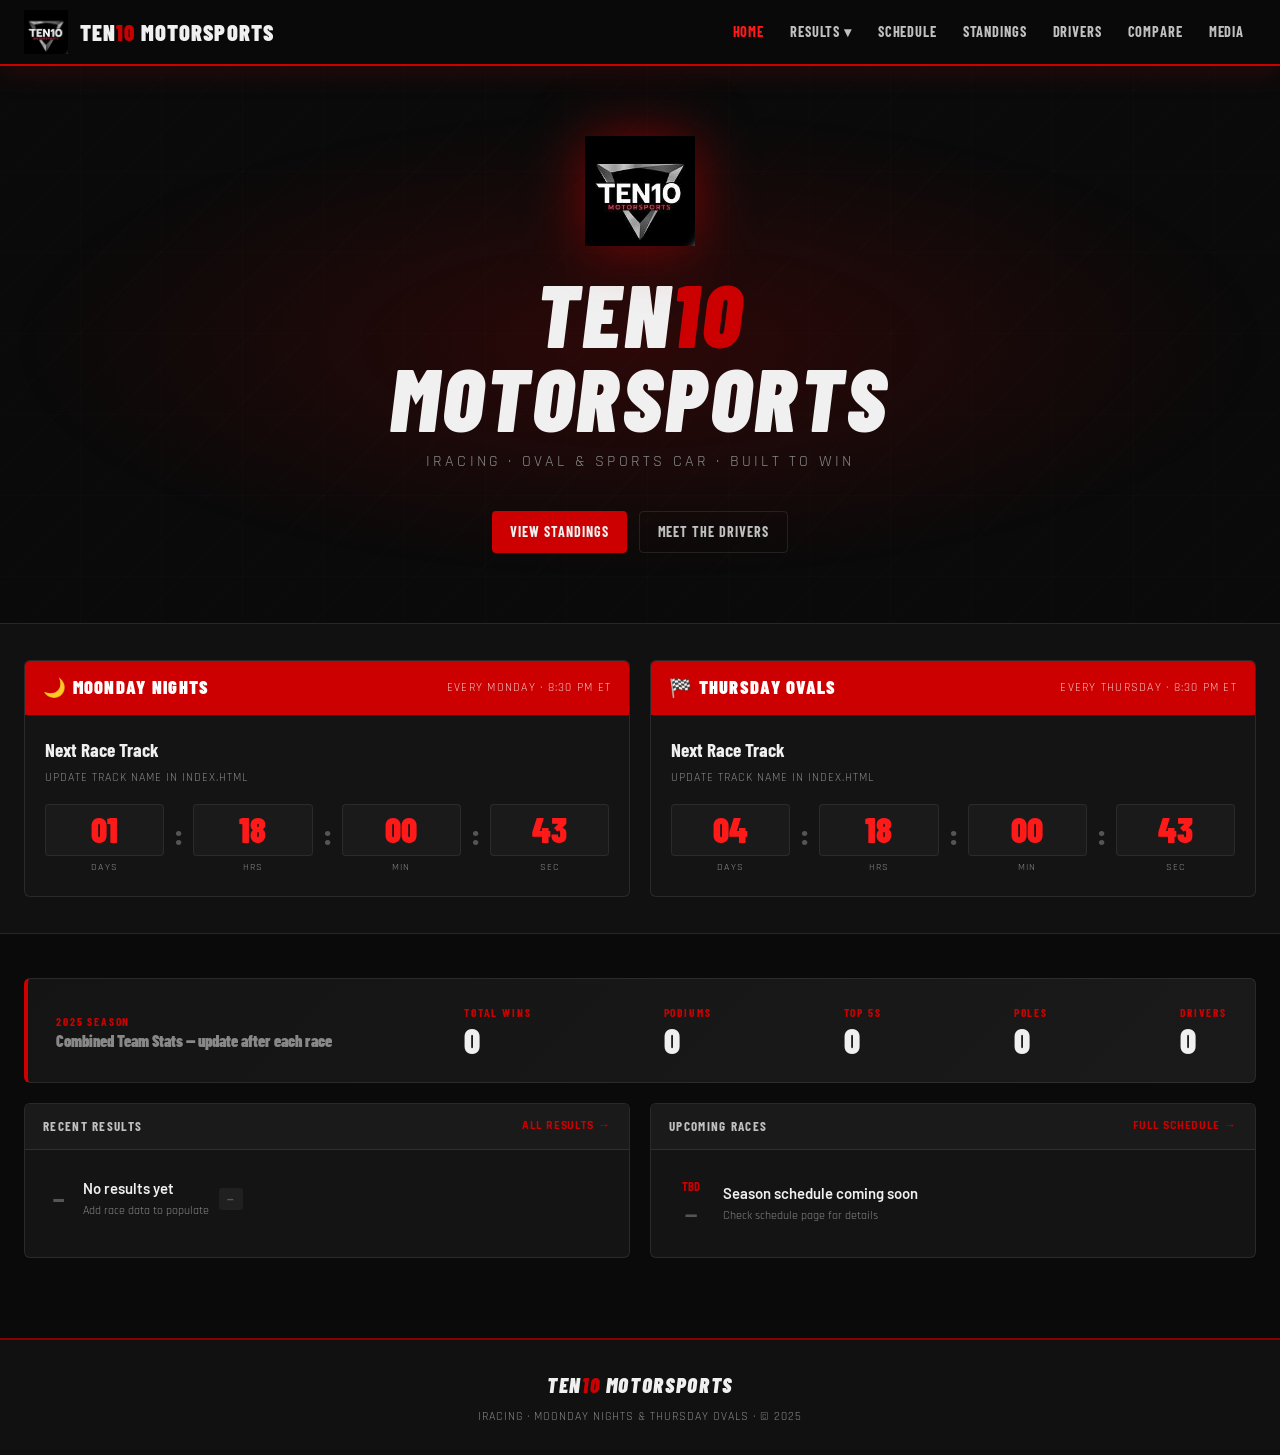
==== index.html @ f8500c0b "Add files via upload" ====
<!DOCTYPE html>
<html lang="en">
<head>
<meta charset="UTF-8"><meta name="viewport" content="width=device-width,initial-scale=1.0">
<title>Ten10 Motorsports</title>
<link rel="stylesheet" href="style.css">
<style>
.hero{position:relative;z-index:1;min-height:440px;display:flex;align-items:center;justify-content:center;text-align:center;padding:70px 24px;overflow:hidden;}
.hero::before{content:'';position:absolute;inset:0;background:radial-gradient(ellipse 70% 60% at 50% 50%,rgba(204,0,0,0.18) 0%,transparent 70%),repeating-linear-gradient(135deg,transparent,transparent 40px,rgba(255,255,255,0.015) 40px,rgba(255,255,255,0.015) 41px);z-index:0;}
.hero-content{position:relative;z-index:1;max-width:780px;}
.hero-logo{width:110px;height:110px;object-fit:contain;margin-bottom:20px;filter:drop-shadow(0 0 28px rgba(204,0,0,0.55));animation:pulse-logo 3s ease-in-out infinite;}
@keyframes pulse-logo{0%,100%{filter:drop-shadow(0 0 20px rgba(204,0,0,0.4));}50%{filter:drop-shadow(0 0 42px rgba(204,0,0,0.75));}}
.hero h1{font-family:'Barlow Condensed',sans-serif;font-weight:900;font-style:italic;font-size:clamp(3rem,8vw,5.5rem);letter-spacing:0.04em;text-transform:uppercase;color:#f0f0f0;line-height:0.95;margin-bottom:10px;}
.hero h1 span{color:#cc0000;}
.hero-sub{font-family:'Rajdhani',sans-serif;font-size:1rem;letter-spacing:0.2em;text-transform:uppercase;color:#888;margin-bottom:36px;}
.hero-ctas{display:flex;gap:12px;justify-content:center;flex-wrap:wrap;}
.cd-section{position:relative;z-index:1;background:#111;border-top:1px solid rgba(192,192,192,0.12);border-bottom:1px solid rgba(192,192,192,0.12);padding:36px 24px;}
.cd-inner{max-width:1400px;margin:0 auto;display:grid;grid-template-columns:1fr 1fr;gap:20px;}
.cd-card{background:#141414;border:1px solid rgba(192,192,192,0.12);border-radius:6px;overflow:hidden;transition:border-color 0.2s,box-shadow 0.2s;}
.cd-card:hover{border-color:rgba(204,0,0,0.4);box-shadow:0 4px 24px rgba(204,0,0,0.2);}
.cd-head{background:#cc0000;padding:12px 18px;display:flex;align-items:center;justify-content:space-between;}
.cd-head .sname{font-family:'Barlow Condensed',sans-serif;font-weight:900;font-size:1.15rem;letter-spacing:0.07em;text-transform:uppercase;color:#fff;}
.cd-head .sday{font-family:'Rajdhani',sans-serif;font-size:0.78rem;letter-spacing:0.1em;text-transform:uppercase;color:rgba(255,255,255,0.75);}
.cd-body{padding:20px;}
.cd-track{font-family:'Barlow Condensed',sans-serif;font-weight:700;font-size:1.2rem;color:#f0f0f0;margin-bottom:3px;}
.cd-tracksub{font-family:'Rajdhani',sans-serif;font-size:0.78rem;letter-spacing:0.08em;text-transform:uppercase;color:#888;margin-bottom:16px;}
.cd-nums{display:flex;gap:10px;align-items:flex-start;}
.cd-unit{text-align:center;flex:1;}
.cd-val{font-family:'Barlow Condensed',sans-serif;font-weight:900;font-size:2.2rem;color:#ff1a1a;line-height:1;display:block;background:#1a1a1a;border-radius:4px;padding:7px 4px;border:1px solid rgba(192,192,192,0.1);}
.cd-lbl{font-family:'Rajdhani',sans-serif;font-size:0.62rem;letter-spacing:0.12em;text-transform:uppercase;color:#888;margin-top:4px;}
.cd-sep{font-family:'Barlow Condensed',sans-serif;font-weight:900;font-size:1.8rem;color:#555;padding-top:7px;flex:none;}
.live-badge{display:none;align-items:center;gap:6px;font-family:'Barlow Condensed',sans-serif;font-weight:700;font-size:0.85rem;letter-spacing:0.1em;text-transform:uppercase;color:#ff1a1a;margin-top:14px;}
.live-dot{width:8px;height:8px;background:#ff1a1a;border-radius:50%;animation:blink 1s infinite;}
@keyframes blink{0%,100%{opacity:1;}50%{opacity:0.2;}}
.home-grid{max-width:1400px;margin:0 auto;display:grid;grid-template-columns:1fr 1fr;gap:20px;padding:44px 24px 80px;position:relative;z-index:1;}
.home-card-full{grid-column:1/-1;}
.tsb{background:linear-gradient(135deg,#141414 0%,#1a1a1a 100%);border:1px solid rgba(192,192,192,0.12);border-left:4px solid #cc0000;border-radius:6px;padding:24px 28px;display:flex;align-items:center;justify-content:space-between;flex-wrap:wrap;gap:20px;}
.tsb-item .lbl{font-family:'Barlow Condensed',sans-serif;font-weight:700;font-size:0.72rem;letter-spacing:0.16em;text-transform:uppercase;color:#cc0000;margin-bottom:2px;}
.tsb-item .val{font-family:'Barlow Condensed',sans-serif;font-weight:900;font-size:2.2rem;color:#f0f0f0;line-height:1;}
.rr-row{display:flex;align-items:center;gap:10px;padding:9px 0;border-bottom:1px solid rgba(192,192,192,0.08);}
.rr-row:last-child{border-bottom:none;}
.rr-pos{font-family:'Barlow Condensed',sans-serif;font-weight:900;font-size:1.2rem;width:30px;text-align:center;}
.rr-name{font-weight:600;font-size:0.93rem;flex:1;}
.rr-track{font-family:'Rajdhani',sans-serif;font-size:0.78rem;color:#888;}
.rr-series{font-family:'Barlow Condensed',sans-serif;font-size:0.7rem;font-weight:700;letter-spacing:0.07em;text-transform:uppercase;color:#cc0000;background:rgba(204,0,0,0.1);padding:2px 8px;border-radius:3px;}
.card-link{font-size:0.74rem;color:#cc0000;text-decoration:none;font-family:'Rajdhani',sans-serif;letter-spacing:0.08em;text-transform:uppercase;}
@media(max-width:768px){.cd-inner{grid-template-columns:1fr;}.home-grid{grid-template-columns:1fr;padding:24px 14px 60px;}.tsb{padding:16px;}}
</style>
</head>
<body data-page="index">
<script src="nav.js"></script>
<section class="hero">
  <div class="hero-content">
    <img src="logo.jpg" alt="Ten10 Motorsports" class="hero-logo">
    <h1>TEN<span>10</span><br>MOTORSPORTS</h1>
    <p class="hero-sub">iRacing · Oval &amp; Sports Car · Built to Win</p>
    <div class="hero-ctas">
      <a href="standings.html" class="btn btn-red">View Standings</a>
      <a href="drivers.html" class="btn btn-ghost">Meet the Drivers</a>
    </div>
  </div>
</section>

<section class="cd-section">
  <div class="cd-inner">
    <div class="cd-card">
      <div class="cd-head">
        <span class="sname">🌙 Moonday Nights</span>
        <span class="sday">Every Monday · 8:30 PM ET</span>
      </div>
      <div class="cd-body">
        <div class="cd-track" id="mn-track">Next Race Track</div>
        <div class="cd-tracksub">Update track name in index.html</div>
        <div class="cd-nums" id="mn-display">
          <div class="cd-unit"><span class="cd-val" id="mn-d">--</span><div class="cd-lbl">Days</div></div>
          <div class="cd-sep">:</div>
          <div class="cd-unit"><span class="cd-val" id="mn-h">--</span><div class="cd-lbl">Hrs</div></div>
          <div class="cd-sep">:</div>
          <div class="cd-unit"><span class="cd-val" id="mn-m">--</span><div class="cd-lbl">Min</div></div>
          <div class="cd-sep">:</div>
          <div class="cd-unit"><span class="cd-val" id="mn-s">--</span><div class="cd-lbl">Sec</div></div>
        </div>
        <div class="live-badge" id="mn-live"><div class="live-dot"></div>RACE IS LIVE NOW</div>
      </div>
    </div>
    <div class="cd-card">
      <div class="cd-head">
        <span class="sname">🏁 Thursday Ovals</span>
        <span class="sday">Every Thursday · 8:30 PM ET</span>
      </div>
      <div class="cd-body">
        <div class="cd-track" id="th-track">Next Race Track</div>
        <div class="cd-tracksub">Update track name in index.html</div>
        <div class="cd-nums" id="th-display">
          <div class="cd-unit"><span class="cd-val" id="th-d">--</span><div class="cd-lbl">Days</div></div>
          <div class="cd-sep">:</div>
          <div class="cd-unit"><span class="cd-val" id="th-h">--</span><div class="cd-lbl">Hrs</div></div>
          <div class="cd-sep">:</div>
          <div class="cd-unit"><span class="cd-val" id="th-m">--</span><div class="cd-lbl">Min</div></div>
          <div class="cd-sep">:</div>
          <div class="cd-unit"><span class="cd-val" id="th-s">--</span><div class="cd-lbl">Sec</div></div>
        </div>
        <div class="live-badge" id="th-live"><div class="live-dot"></div>RACE IS LIVE NOW</div>
      </div>
    </div>
  </div>
</section>

<div class="home-grid">
  <div class="home-card-full">
    <div class="tsb">
      <div class="tsb-item">
        <div class="lbl">2025 Season</div>
        <div class="val" style="font-size:1rem;color:#888;">Combined Team Stats — update after each race</div>
      </div>
      <!-- UPDATE THESE NUMBERS EACH RACE WEEK -->
      <div class="tsb-item"><div class="lbl">Total Wins</div><div class="val">0</div></div>
      <div class="tsb-item"><div class="lbl">Podiums</div><div class="val">0</div></div>
      <div class="tsb-item"><div class="lbl">Top 5s</div><div class="val">0</div></div>
      <div class="tsb-item"><div class="lbl">Poles</div><div class="val">0</div></div>
      <div class="tsb-item"><div class="lbl">Drivers</div><div class="val">0</div></div>
    </div>
  </div>

  <div class="card">
    <div class="card-header">Recent Results <a href="results.html" class="card-link">All Results →</a></div>
    <div class="card-body">
      <!-- COPY THIS BLOCK TO ADD RECENT RESULTS:
      <div class="rr-row">
        <div class="rr-pos" style="color:#ffd700;">1</div>
        <div><div class="rr-name">Driver Name</div><div class="rr-track">Track · Race #</div></div>
        <span class="rr-series">Moonday</span>
      </div>
      -->
      <div class="rr-row">
        <div class="rr-pos" style="color:#555;">—</div>
        <div><div class="rr-name">No results yet</div><div class="rr-track">Add race data to populate</div></div>
        <span class="rr-series" style="background:rgba(136,136,136,0.1);color:#555;">—</span>
      </div>
    </div>
  </div>

  <div class="card">
    <div class="card-header">Upcoming Races <a href="schedule.html" class="card-link">Full Schedule →</a></div>
    <div class="card-body">
      <!-- COPY THIS BLOCK TO ADD UPCOMING RACES:
      <div class="rr-row">
        <div style="font-family:'Barlow Condensed',sans-serif;font-weight:700;font-size:0.78rem;color:#cc0000;text-align:center;min-width:44px;">MON<br><span style="font-size:1.3rem;color:#f0f0f0;">24</span></div>
        <div><div class="rr-name">Moonday Nights — Round 1</div><div class="rr-track">Daytona Road Course · 8:30 PM ET</div></div>
      </div>
      -->
      <div class="rr-row">
        <div style="font-family:'Barlow Condensed',sans-serif;font-weight:700;font-size:0.78rem;color:#cc0000;text-align:center;min-width:44px;">TBD<br><span style="font-size:1.3rem;color:#555;">—</span></div>
        <div><div class="rr-name">Season schedule coming soon</div><div class="rr-track">Check schedule page for details</div></div>
      </div>
    </div>
  </div>
</div>

<footer>
  <div class="footer-logo">TEN<span>10</span> MOTORSPORTS</div>
  <p>iRacing · Moonday Nights &amp; Thursday Ovals · &copy; 2025</p>
</footer>
<script>
function nextRace(dow){
  const now=new Date();
  const et=new Date(now.toLocaleString('en-US',{timeZone:'America/New_York'}));
  let diff=(dow-et.getDay()+7)%7;
  if(diff===0){const mins=et.getHours()*60+et.getMinutes();if(mins>=20*60+30+90)diff=7;}
  const t=new Date(et);t.setDate(et.getDate()+diff);t.setHours(20,30,0,0);
  return t-et;
}
function fmt(ms,pre,liveId,dispId){
  const live=document.getElementById(liveId);
  const disp=document.getElementById(dispId);
  if(ms<=0&&ms>-5400000){disp.style.display='none';live.style.display='flex';return;}
  disp.style.display='flex';live.style.display='none';
  const d=Math.floor(ms/86400000),h=Math.floor((ms%86400000)/3600000),m=Math.floor((ms%3600000)/60000),s=Math.floor((ms%60000)/1000);
  document.getElementById(pre+'-d').textContent=String(d).padStart(2,'0');
  document.getElementById(pre+'-h').textContent=String(h).padStart(2,'0');
  document.getElementById(pre+'-m').textContent=String(m).padStart(2,'0');
  document.getElementById(pre+'-s').textContent=String(s).padStart(2,'0');
}
function tick(){fmt(nextRace(1),'mn','mn-live','mn-display');fmt(nextRace(4),'th','th-live','th-display');}
tick();setInterval(tick,1000);
</script>
</body>
</html>
---- style.css ----
@import url('https://fonts.googleapis.com/css2?family=Barlow+Condensed:ital,wght@0,400;0,600;0,700;0,800;0,900;1,700;1,900&family=Barlow:wght@300;400;500;600&family=Rajdhani:wght@400;500;600;700&display=swap');
:root{--black:#0a0a0a;--black-mid:#111111;--black-light:#1a1a1a;--black-card:#141414;--red:#cc0000;--red-bright:#ff1a1a;--red-dark:#8a0000;--silver:#c0c0c0;--silver-dim:#888888;--white:#f0f0f0;--border:rgba(192,192,192,0.12);--border-red:rgba(204,0,0,0.4);--glow-red:rgba(204,0,0,0.25);--font-display:'Barlow Condensed',sans-serif;--font-body:'Barlow',sans-serif;--font-data:'Rajdhani',sans-serif;}
*,*::before,*::after{box-sizing:border-box;margin:0;padding:0;}
html{scroll-behavior:smooth;}
body{background:var(--black);color:var(--white);font-family:var(--font-body);font-size:15px;line-height:1.6;min-height:100vh;overflow-x:hidden;}
body::before{content:'';position:fixed;inset:0;background:repeating-linear-gradient(90deg,transparent,transparent 80px,rgba(255,255,255,0.012) 80px,rgba(255,255,255,0.012) 81px),repeating-linear-gradient(0deg,transparent,transparent 80px,rgba(255,255,255,0.012) 80px,rgba(255,255,255,0.012) 81px);pointer-events:none;z-index:0;}
#navbar{position:sticky;top:0;z-index:1000;background:rgba(10,10,10,0.97);border-bottom:2px solid var(--red);backdrop-filter:blur(12px);box-shadow:0 4px 30px rgba(204,0,0,0.2);}
.nav-inner{max-width:1400px;margin:0 auto;display:flex;align-items:center;justify-content:space-between;padding:0 24px;height:64px;}
.nav-logo{display:flex;align-items:center;gap:12px;text-decoration:none;}
.nav-logo img{height:44px;width:44px;object-fit:contain;}
.nav-logo-text{font-family:var(--font-display);font-weight:900;font-size:1.4rem;color:var(--white);letter-spacing:0.05em;line-height:1;}
.nav-logo-text span{color:var(--red);}
.nav-links{display:flex;align-items:center;gap:2px;list-style:none;}
.nav-links>li{position:relative;}
.nav-links a,.nav-links .nav-btn{font-family:var(--font-display);font-weight:700;font-size:0.9rem;letter-spacing:0.06em;text-transform:uppercase;color:var(--silver);text-decoration:none;padding:8px 12px;border-radius:3px;transition:color 0.2s,background 0.2s;display:block;cursor:pointer;background:none;border:none;white-space:nowrap;}
.nav-links a:hover,.nav-links .nav-btn:hover{color:var(--white);background:rgba(204,0,0,0.15);}
.nav-links a.active{color:var(--red-bright);}
.nav-dropdown{position:absolute;top:calc(100% + 4px);left:0;background:var(--black-mid);border:1px solid var(--border-red);border-radius:4px;min-width:210px;box-shadow:0 8px 32px rgba(0,0,0,0.7),0 0 20px var(--glow-red);opacity:0;visibility:hidden;transform:translateY(-8px);transition:all 0.2s;z-index:200;}
.nav-dropdown.show{opacity:1;visibility:visible;transform:translateY(0);}
.nav-dropdown a{padding:9px 16px;font-size:0.82rem;border-bottom:1px solid var(--border);border-radius:0;}
.nav-dropdown a:last-child{border-bottom:none;}
.dropdown-label{font-family:var(--font-display);font-size:0.68rem;letter-spacing:0.15em;color:var(--red);padding:8px 16px 4px;text-transform:uppercase;border-bottom:1px solid var(--border);}
.hamburger{display:none;flex-direction:column;gap:5px;cursor:pointer;padding:8px;background:none;border:none;}
.hamburger span{display:block;width:24px;height:2px;background:var(--silver);transition:all 0.3s;}
.hamburger.open span:nth-child(1){transform:rotate(45deg) translate(5px,5px);}
.hamburger.open span:nth-child(2){opacity:0;}
.hamburger.open span:nth-child(3){transform:rotate(-45deg) translate(5px,-5px);}
.page-wrap{position:relative;z-index:1;max-width:1400px;margin:0 auto;padding:40px 24px 80px;}
.page-header{margin-bottom:36px;padding-bottom:18px;border-bottom:1px solid var(--border);position:relative;}
.page-header::after{content:'';position:absolute;bottom:-1px;left:0;width:80px;height:2px;background:var(--red);}
.page-header h1{font-family:var(--font-display);font-weight:900;font-style:italic;font-size:clamp(2rem,5vw,3.2rem);color:var(--white);letter-spacing:0.03em;line-height:1;text-transform:uppercase;}
.page-header h1 span{color:var(--red);}
.page-header p{color:var(--silver-dim);font-size:0.9rem;margin-top:6px;font-family:var(--font-data);letter-spacing:0.06em;text-transform:uppercase;}
.series-tabs{display:flex;gap:4px;margin-bottom:24px;background:var(--black-mid);padding:4px;border-radius:6px;border:1px solid var(--border);width:fit-content;}
.series-tab{font-family:var(--font-display);font-weight:700;font-size:0.88rem;letter-spacing:0.07em;text-transform:uppercase;color:var(--silver-dim);padding:8px 20px;border-radius:4px;border:none;background:none;cursor:pointer;transition:all 0.2s;}
.series-tab:hover{color:var(--white);background:rgba(255,255,255,0.05);}
.series-tab.active{background:var(--red);color:var(--white);box-shadow:0 0 16px var(--glow-red);}
.season-bar{display:flex;align-items:center;gap:14px;margin-bottom:24px;flex-wrap:wrap;}
.season-bar label{font-family:var(--font-display);font-weight:700;font-size:0.78rem;letter-spacing:0.12em;text-transform:uppercase;color:var(--silver-dim);}
.season-select{font-family:var(--font-data);font-weight:600;font-size:0.9rem;background:var(--black-mid);color:var(--white);border:1px solid var(--border-red);border-radius:4px;padding:7px 32px 7px 12px;cursor:pointer;appearance:none;background-image:url("data:image/svg+xml,%3Csvg xmlns='http://www.w3.org/2000/svg' width='10' height='6'%3E%3Cpath d='M0 0l5 6 5-6z' fill='%23cc0000'/%3E%3C/svg%3E");background-repeat:no-repeat;background-position:right 10px center;background-color:var(--black-mid);}
.season-select:focus{outline:none;border-color:var(--red);}
.table-wrap{overflow-x:auto;border-radius:6px;border:1px solid var(--border);box-shadow:0 4px 24px rgba(0,0,0,0.4);}
table{width:100%;border-collapse:collapse;font-family:var(--font-data);}
thead th{background:var(--black-light);font-family:var(--font-display);font-weight:700;font-size:0.76rem;letter-spacing:0.1em;text-transform:uppercase;color:var(--silver-dim);padding:11px 14px;text-align:left;border-bottom:2px solid var(--red-dark);white-space:nowrap;}
tbody tr{border-bottom:1px solid var(--border);transition:background 0.15s;}
tbody tr:last-child{border-bottom:none;}
tbody tr:hover{background:rgba(204,0,0,0.06);}
tbody td{padding:10px 14px;font-size:0.93rem;color:var(--white);white-space:nowrap;}
.td-pos{font-family:var(--font-display);font-weight:900;font-size:1.1rem;color:var(--silver-dim);width:44px;}
td.pos-1{color:#ffd700;}td.pos-2{color:#c0c0c0;}td.pos-3{color:#cd7f32;}
.td-driver{font-weight:600;}
.td-highlight{color:var(--red-bright);font-weight:700;}
.badge{display:inline-block;font-family:var(--font-display);font-size:0.68rem;font-weight:700;letter-spacing:0.08em;text-transform:uppercase;padding:2px 8px;border-radius:3px;}
.badge-win{background:rgba(255,215,0,0.15);color:#ffd700;}
.badge-pod{background:rgba(192,192,192,0.12);color:#c0c0c0;}
.badge-dnf{background:rgba(204,0,0,0.15);color:var(--red-bright);}
.card{background:var(--black-card);border:1px solid var(--border);border-radius:6px;overflow:hidden;transition:border-color 0.2s,box-shadow 0.2s;}
.card:hover{border-color:var(--border-red);box-shadow:0 4px 24px var(--glow-red);}
.card-header{background:var(--black-light);padding:12px 18px;border-bottom:1px solid var(--border);font-family:var(--font-display);font-weight:700;font-size:0.82rem;letter-spacing:0.1em;text-transform:uppercase;color:var(--silver);display:flex;align-items:center;justify-content:space-between;}
.card-header .accent{color:var(--red);}
.card-body{padding:18px;}
.stat-grid{display:grid;grid-template-columns:repeat(auto-fit,minmax(130px,1fr));gap:10px;}
.stat-chip{background:var(--black-light);border:1px solid var(--border);border-radius:5px;padding:12px 14px;text-align:center;}
.stat-chip .val{font-family:var(--font-display);font-weight:900;font-size:1.8rem;color:var(--red-bright);line-height:1;}
.stat-chip .lbl{font-family:var(--font-data);font-size:0.7rem;letter-spacing:0.1em;text-transform:uppercase;color:var(--silver-dim);margin-top:4px;}
.section-label{font-family:var(--font-display);font-weight:700;font-size:0.73rem;letter-spacing:0.18em;text-transform:uppercase;color:var(--red);margin-bottom:14px;display:flex;align-items:center;gap:10px;}
.section-label::after{content:'';flex:1;height:1px;background:var(--border);}
.btn{display:inline-flex;align-items:center;gap:8px;font-family:var(--font-display);font-weight:700;font-size:0.88rem;letter-spacing:0.07em;text-transform:uppercase;padding:9px 18px;border-radius:4px;border:none;cursor:pointer;transition:all 0.2s;text-decoration:none;}
.btn-red{background:var(--red);color:var(--white);}
.btn-red:hover{background:var(--red-bright);box-shadow:0 0 20px var(--glow-red);}
.btn-ghost{background:transparent;color:var(--silver);border:1px solid var(--border);}
.btn-ghost:hover{border-color:var(--red);color:var(--white);}
footer{position:relative;z-index:1;background:var(--black-mid);border-top:2px solid var(--red-dark);padding:28px 24px;text-align:center;}
footer .footer-logo{font-family:var(--font-display);font-weight:900;font-style:italic;font-size:1.3rem;letter-spacing:0.08em;color:var(--white);margin-bottom:5px;}
footer .footer-logo span{color:var(--red);}
footer p{font-family:var(--font-data);font-size:0.78rem;letter-spacing:0.08em;color:var(--silver-dim);text-transform:uppercase;}
@media(max-width:768px){
.nav-links{display:none;position:absolute;top:64px;left:0;right:0;background:rgba(10,10,10,0.98);flex-direction:column;padding:12px;border-bottom:2px solid var(--red);gap:2px;}
.nav-links.open{display:flex;}
.nav-links a,.nav-links .nav-btn{padding:11px 14px;font-size:1.05rem;width:100%;}
.nav-dropdown{position:static;opacity:1;visibility:visible;transform:none;box-shadow:none;border:none;border-left:2px solid var(--red-dark);border-radius:0;margin-left:14px;background:transparent;display:none;}
.nav-dropdown.show{display:block;}
.hamburger{display:flex;}
.page-wrap{padding:24px 14px 60px;}
.series-tabs{overflow-x:auto;max-width:100%;}
.stat-grid{grid-template-columns:repeat(2,1fr);}
}
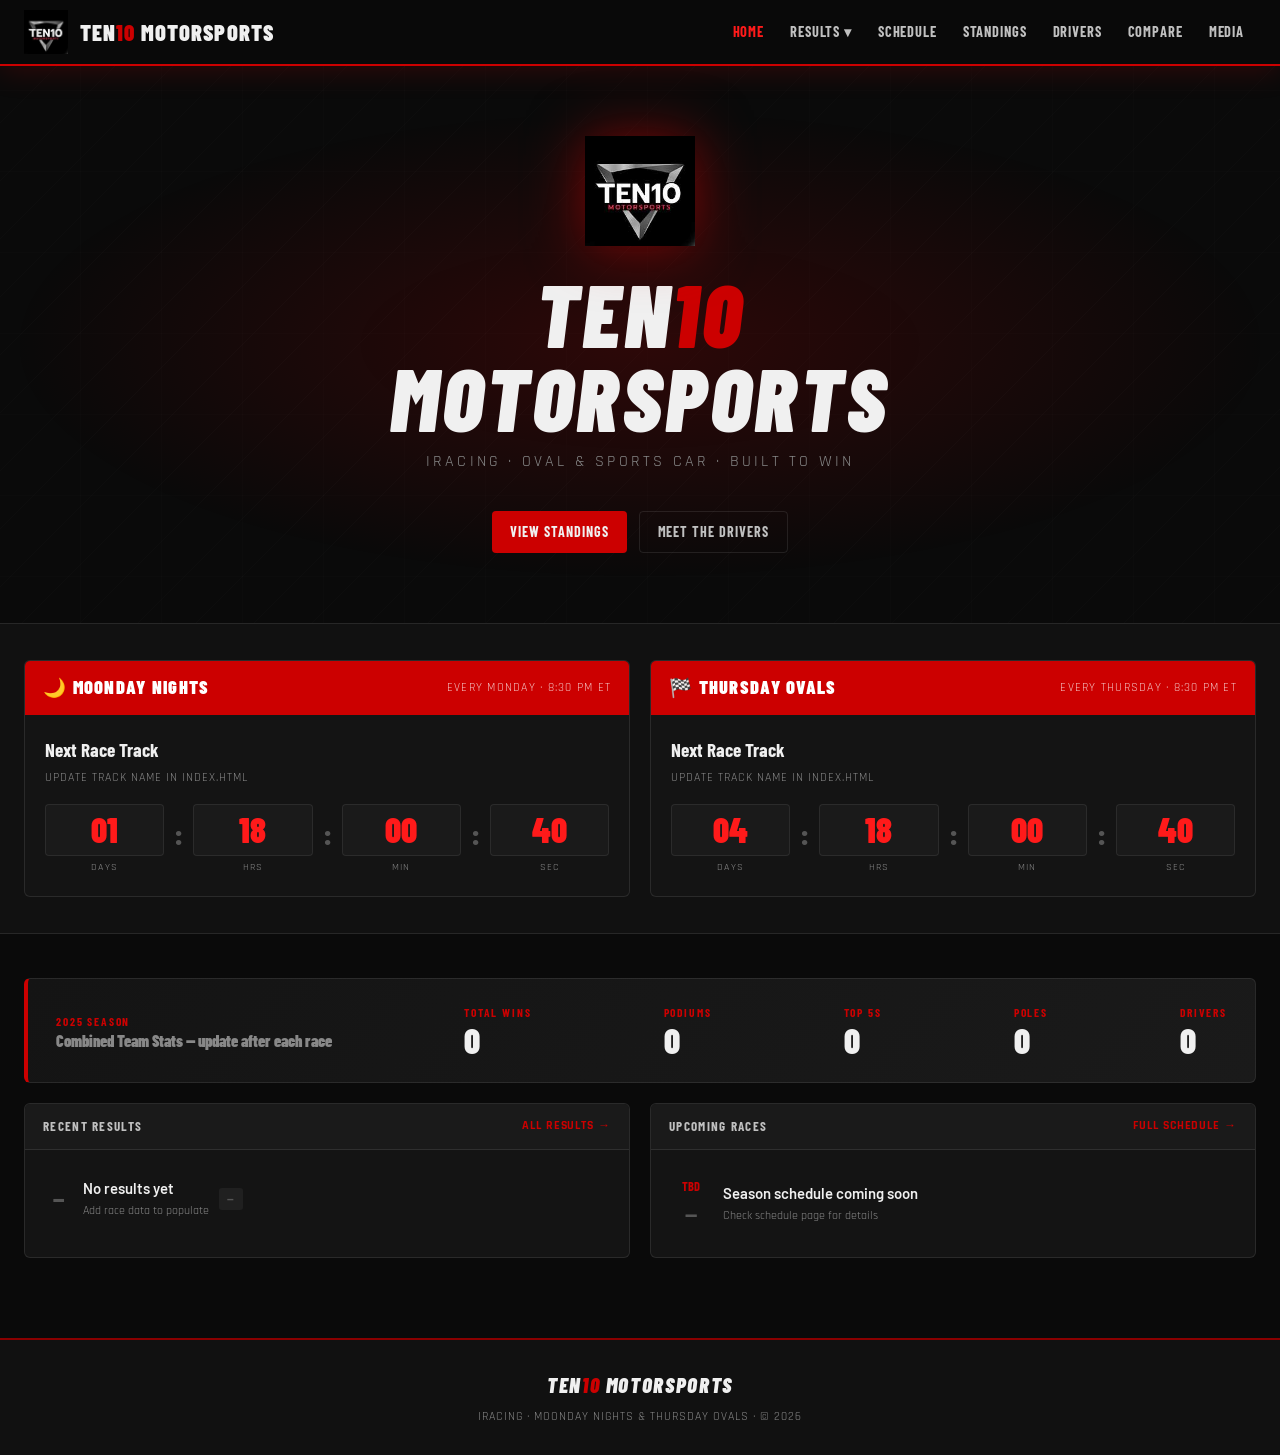
==== commit f9013b86: "Add files via upload" ====
--- a/index.html
+++ b/index.html
@@ -159,7 +159,7 @@
 
 <footer>
   <div class="footer-logo">TEN<span>10</span> MOTORSPORTS</div>
-  <p>iRacing · Moonday Nights &amp; Thursday Ovals · &copy; 2025</p>
+  <p>iRacing · Moonday Nights &amp; Thursday Ovals · &copy; <span class="yr"></span></p>
 </footer>
 <script>
 function nextRace(dow){
@@ -184,5 +184,6 @@
 function tick(){fmt(nextRace(1),'mn','mn-live','mn-display');fmt(nextRace(4),'th','th-live','th-display');}
 tick();setInterval(tick,1000);
 </script>
+<script>document.querySelectorAll(".yr").forEach(function(e){e.textContent=new Date().getFullYear();});</script>
 </body>
 </html>
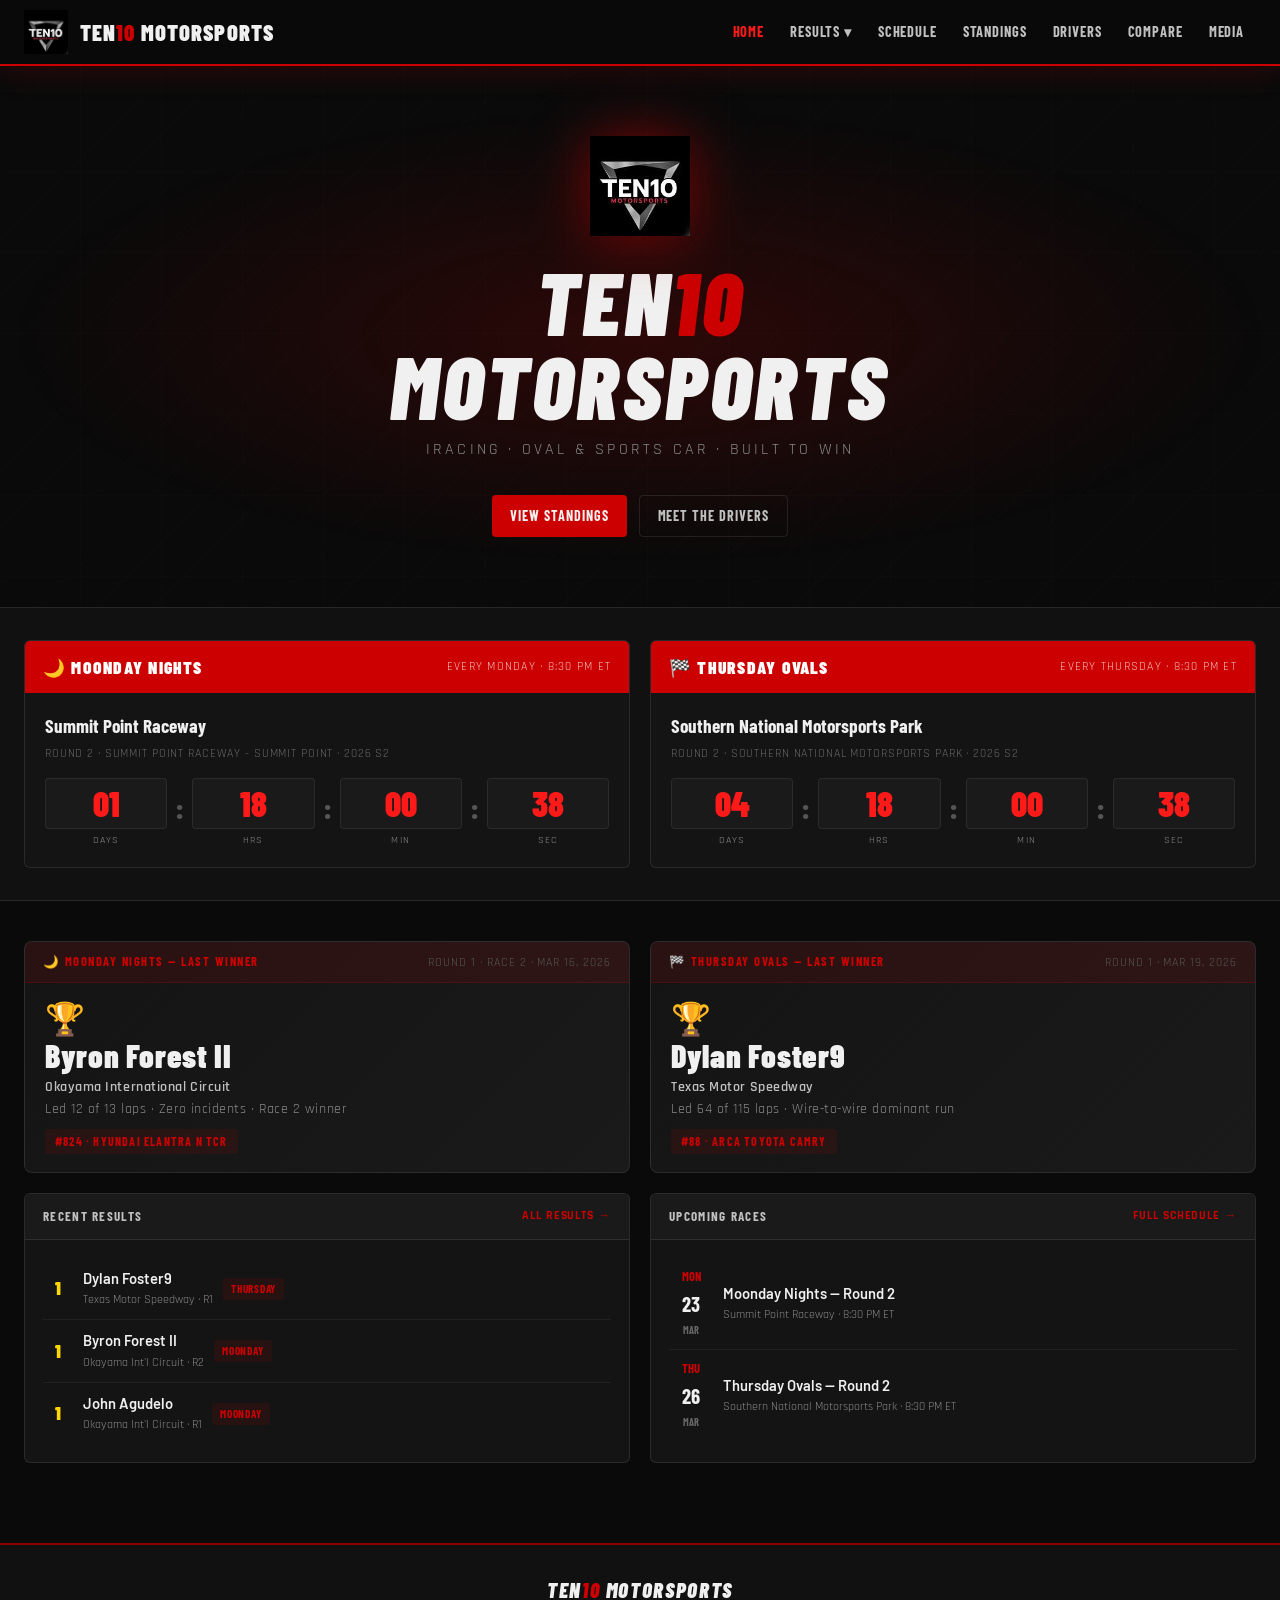
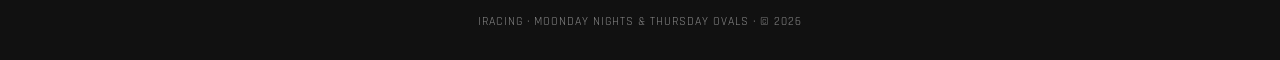
==== commit 0503cfab: "Add files via upload" ====
--- a/index.html
+++ b/index.html
@@ -5,50 +5,67 @@
 <title>Ten10 Motorsports</title>
 <link rel="stylesheet" href="style.css">
 <style>
-.hero{position:relative;z-index:1;min-height:440px;display:flex;align-items:center;justify-content:center;text-align:center;padding:70px 24px;overflow:hidden;}
+.hero{position:relative;z-index:1;min-height:420px;display:flex;align-items:center;justify-content:center;text-align:center;padding:70px 24px;overflow:hidden;}
 .hero::before{content:'';position:absolute;inset:0;background:radial-gradient(ellipse 70% 60% at 50% 50%,rgba(204,0,0,0.18) 0%,transparent 70%),repeating-linear-gradient(135deg,transparent,transparent 40px,rgba(255,255,255,0.015) 40px,rgba(255,255,255,0.015) 41px);z-index:0;}
 .hero-content{position:relative;z-index:1;max-width:780px;}
-.hero-logo{width:110px;height:110px;object-fit:contain;margin-bottom:20px;filter:drop-shadow(0 0 28px rgba(204,0,0,0.55));animation:pulse-logo 3s ease-in-out infinite;}
+.hero-logo{width:100px;height:100px;object-fit:contain;margin-bottom:18px;filter:drop-shadow(0 0 28px rgba(204,0,0,0.55));animation:pulse-logo 3s ease-in-out infinite;}
 @keyframes pulse-logo{0%,100%{filter:drop-shadow(0 0 20px rgba(204,0,0,0.4));}50%{filter:drop-shadow(0 0 42px rgba(204,0,0,0.75));}}
-.hero h1{font-family:'Barlow Condensed',sans-serif;font-weight:900;font-style:italic;font-size:clamp(3rem,8vw,5.5rem);letter-spacing:0.04em;text-transform:uppercase;color:#f0f0f0;line-height:0.95;margin-bottom:10px;}
+.hero h1{font-family:'Barlow Condensed',sans-serif;font-weight:900;font-style:italic;font-size:clamp(2.8rem,8vw,5.5rem);letter-spacing:0.04em;text-transform:uppercase;color:#f0f0f0;line-height:0.95;margin-bottom:10px;}
 .hero h1 span{color:#cc0000;}
-.hero-sub{font-family:'Rajdhani',sans-serif;font-size:1rem;letter-spacing:0.2em;text-transform:uppercase;color:#888;margin-bottom:36px;}
+.hero-sub{font-family:'Rajdhani',sans-serif;font-size:1rem;letter-spacing:0.2em;text-transform:uppercase;color:#888;margin-bottom:32px;}
 .hero-ctas{display:flex;gap:12px;justify-content:center;flex-wrap:wrap;}
-.cd-section{position:relative;z-index:1;background:#111;border-top:1px solid rgba(192,192,192,0.12);border-bottom:1px solid rgba(192,192,192,0.12);padding:36px 24px;}
+
+/* COUNTDOWN */
+.cd-section{position:relative;z-index:1;background:#111;border-top:1px solid rgba(192,192,192,0.12);border-bottom:1px solid rgba(192,192,192,0.12);padding:32px 24px;}
 .cd-inner{max-width:1400px;margin:0 auto;display:grid;grid-template-columns:1fr 1fr;gap:20px;}
 .cd-card{background:#141414;border:1px solid rgba(192,192,192,0.12);border-radius:6px;overflow:hidden;transition:border-color 0.2s,box-shadow 0.2s;}
 .cd-card:hover{border-color:rgba(204,0,0,0.4);box-shadow:0 4px 24px rgba(204,0,0,0.2);}
 .cd-head{background:#cc0000;padding:12px 18px;display:flex;align-items:center;justify-content:space-between;}
-.cd-head .sname{font-family:'Barlow Condensed',sans-serif;font-weight:900;font-size:1.15rem;letter-spacing:0.07em;text-transform:uppercase;color:#fff;}
+.cd-head .sname{font-family:'Barlow Condensed',sans-serif;font-weight:900;font-size:1.1rem;letter-spacing:0.07em;text-transform:uppercase;color:#fff;}
 .cd-head .sday{font-family:'Rajdhani',sans-serif;font-size:0.78rem;letter-spacing:0.1em;text-transform:uppercase;color:rgba(255,255,255,0.75);}
-.cd-body{padding:20px;}
-.cd-track{font-family:'Barlow Condensed',sans-serif;font-weight:700;font-size:1.2rem;color:#f0f0f0;margin-bottom:3px;}
-.cd-tracksub{font-family:'Rajdhani',sans-serif;font-size:0.78rem;letter-spacing:0.08em;text-transform:uppercase;color:#888;margin-bottom:16px;}
-.cd-nums{display:flex;gap:10px;align-items:flex-start;}
+.cd-body{padding:18px 20px;}
+.cd-track{font-family:'Barlow Condensed',sans-serif;font-weight:700;font-size:1.2rem;color:#f0f0f0;margin-bottom:2px;}
+.cd-tracksub{font-family:'Rajdhani',sans-serif;font-size:0.78rem;letter-spacing:0.07em;text-transform:uppercase;color:#666;margin-bottom:14px;}
+.cd-nums{display:flex;gap:8px;align-items:flex-start;}
 .cd-unit{text-align:center;flex:1;}
 .cd-val{font-family:'Barlow Condensed',sans-serif;font-weight:900;font-size:2.2rem;color:#ff1a1a;line-height:1;display:block;background:#1a1a1a;border-radius:4px;padding:7px 4px;border:1px solid rgba(192,192,192,0.1);}
 .cd-lbl{font-family:'Rajdhani',sans-serif;font-size:0.62rem;letter-spacing:0.12em;text-transform:uppercase;color:#888;margin-top:4px;}
 .cd-sep{font-family:'Barlow Condensed',sans-serif;font-weight:900;font-size:1.8rem;color:#555;padding-top:7px;flex:none;}
-.live-badge{display:none;align-items:center;gap:6px;font-family:'Barlow Condensed',sans-serif;font-weight:700;font-size:0.85rem;letter-spacing:0.1em;text-transform:uppercase;color:#ff1a1a;margin-top:14px;}
+.live-badge{display:none;align-items:center;gap:6px;font-family:'Barlow Condensed',sans-serif;font-weight:700;font-size:0.9rem;letter-spacing:0.1em;text-transform:uppercase;color:#ff1a1a;margin-top:12px;}
 .live-dot{width:8px;height:8px;background:#ff1a1a;border-radius:50%;animation:blink 1s infinite;}
 @keyframes blink{0%,100%{opacity:1;}50%{opacity:0.2;}}
-.home-grid{max-width:1400px;margin:0 auto;display:grid;grid-template-columns:1fr 1fr;gap:20px;padding:44px 24px 80px;position:relative;z-index:1;}
+
+/* HOME GRID */
+.home-grid{max-width:1400px;margin:0 auto;display:grid;grid-template-columns:1fr 1fr;gap:20px;padding:40px 24px 80px;position:relative;z-index:1;}
 .home-card-full{grid-column:1/-1;}
-.tsb{background:linear-gradient(135deg,#141414 0%,#1a1a1a 100%);border:1px solid rgba(192,192,192,0.12);border-left:4px solid #cc0000;border-radius:6px;padding:24px 28px;display:flex;align-items:center;justify-content:space-between;flex-wrap:wrap;gap:20px;}
-.tsb-item .lbl{font-family:'Barlow Condensed',sans-serif;font-weight:700;font-size:0.72rem;letter-spacing:0.16em;text-transform:uppercase;color:#cc0000;margin-bottom:2px;}
-.tsb-item .val{font-family:'Barlow Condensed',sans-serif;font-weight:900;font-size:2.2rem;color:#f0f0f0;line-height:1;}
-.rr-row{display:flex;align-items:center;gap:10px;padding:9px 0;border-bottom:1px solid rgba(192,192,192,0.08);}
+
+/* LAST WINNER CARD */
+.winner-card{background:linear-gradient(135deg,#141414 0%,#1a1a1a 100%);border:1px solid rgba(192,192,192,0.12);border-radius:8px;overflow:hidden;}
+.winner-card-head{background:rgba(204,0,0,0.12);border-bottom:1px solid rgba(204,0,0,0.2);padding:10px 18px;display:flex;align-items:center;justify-content:space-between;}
+.winner-card-head .series-tag{font-family:'Barlow Condensed',sans-serif;font-weight:700;font-size:0.78rem;letter-spacing:0.12em;text-transform:uppercase;color:#cc0000;}
+.winner-card-head .round-tag{font-family:'Rajdhani',sans-serif;font-size:0.75rem;letter-spacing:0.08em;text-transform:uppercase;color:#555;}
+.winner-card-body{padding:18px 20px;}
+.winner-trophy{font-size:2rem;line-height:1;margin-bottom:6px;}
+.winner-name{font-family:'Barlow Condensed',sans-serif;font-weight:900;font-size:2rem;color:#f0f0f0;line-height:1;letter-spacing:0.02em;}
+.winner-detail{font-family:'Rajdhani',sans-serif;font-size:0.85rem;color:#888;margin-top:6px;letter-spacing:0.04em;line-height:1.6;}
+.winner-detail strong{color:#c0c0c0;font-weight:600;}
+.winner-car{display:inline-block;margin-top:8px;font-family:'Barlow Condensed',sans-serif;font-size:0.75rem;font-weight:700;letter-spacing:0.1em;text-transform:uppercase;color:#cc0000;background:rgba(204,0,0,0.1);padding:3px 10px;border-radius:3px;}
+
+/* RECENT RESULTS */
+.rr-row{display:flex;align-items:center;gap:10px;padding:9px 0;border-bottom:1px solid rgba(192,192,192,0.07);}
 .rr-row:last-child{border-bottom:none;}
 .rr-pos{font-family:'Barlow Condensed',sans-serif;font-weight:900;font-size:1.2rem;width:30px;text-align:center;}
-.rr-name{font-weight:600;font-size:0.93rem;flex:1;}
+.rr-name{font-weight:600;font-size:0.92rem;flex:1;}
 .rr-track{font-family:'Rajdhani',sans-serif;font-size:0.78rem;color:#888;}
-.rr-series{font-family:'Barlow Condensed',sans-serif;font-size:0.7rem;font-weight:700;letter-spacing:0.07em;text-transform:uppercase;color:#cc0000;background:rgba(204,0,0,0.1);padding:2px 8px;border-radius:3px;}
+.rr-series-tag{font-family:'Barlow Condensed',sans-serif;font-size:0.7rem;font-weight:700;letter-spacing:0.07em;text-transform:uppercase;color:#cc0000;background:rgba(204,0,0,0.1);padding:2px 8px;border-radius:3px;flex-shrink:0;}
 .card-link{font-size:0.74rem;color:#cc0000;text-decoration:none;font-family:'Rajdhani',sans-serif;letter-spacing:0.08em;text-transform:uppercase;}
-@media(max-width:768px){.cd-inner{grid-template-columns:1fr;}.home-grid{grid-template-columns:1fr;padding:24px 14px 60px;}.tsb{padding:16px;}}
+
+@media(max-width:768px){.cd-inner,.home-grid{grid-template-columns:1fr;}.cd-inner{padding:0;}.home-grid{padding:24px 14px 60px;}}
 </style>
 </head>
 <body data-page="index">
 <script src="nav.js"></script>
+
 <section class="hero">
   <div class="hero-content">
     <img src="logo.jpg" alt="Ten10 Motorsports" class="hero-logo">
@@ -61,16 +78,19 @@
   </div>
 </section>
 
+<!-- COUNTDOWN -->
 <section class="cd-section">
   <div class="cd-inner">
+    <!-- MOONDAY -->
     <div class="cd-card">
       <div class="cd-head">
         <span class="sname">🌙 Moonday Nights</span>
         <span class="sday">Every Monday · 8:30 PM ET</span>
       </div>
       <div class="cd-body">
-        <div class="cd-track" id="mn-track">Next Race Track</div>
-        <div class="cd-tracksub">Update track name in index.html</div>
+        <!-- UPDATE TRACK NAME EACH WEEK -->
+        <div class="cd-track">Summit Point Raceway</div>
+        <div class="cd-tracksub">Round 2 · Summit Point Raceway - Summit Point · 2026 S2</div>
         <div class="cd-nums" id="mn-display">
           <div class="cd-unit"><span class="cd-val" id="mn-d">--</span><div class="cd-lbl">Days</div></div>
           <div class="cd-sep">:</div>
@@ -83,14 +103,16 @@
         <div class="live-badge" id="mn-live"><div class="live-dot"></div>RACE IS LIVE NOW</div>
       </div>
     </div>
+    <!-- THURSDAY -->
     <div class="cd-card">
       <div class="cd-head">
         <span class="sname">🏁 Thursday Ovals</span>
         <span class="sday">Every Thursday · 8:30 PM ET</span>
       </div>
       <div class="cd-body">
-        <div class="cd-track" id="th-track">Next Race Track</div>
-        <div class="cd-tracksub">Update track name in index.html</div>
+        <!-- UPDATE TRACK NAME EACH WEEK -->
+        <div class="cd-track">Southern National Motorsports Park</div>
+        <div class="cd-tracksub">Round 2 · Southern National Motorsports Park · 2026 S2</div>
         <div class="cd-nums" id="th-display">
           <div class="cd-unit"><span class="cd-val" id="th-d">--</span><div class="cd-lbl">Days</div></div>
           <div class="cd-sep">:</div>
@@ -106,61 +128,93 @@
   </div>
 </section>
 
+<!-- MAIN CONTENT -->
 <div class="home-grid">
-  <div class="home-card-full">
-    <div class="tsb">
-      <div class="tsb-item">
-        <div class="lbl">2025 Season</div>
-        <div class="val" style="font-size:1rem;color:#888;">Combined Team Stats — update after each race</div>
-      </div>
-      <!-- UPDATE THESE NUMBERS EACH RACE WEEK -->
-      <div class="tsb-item"><div class="lbl">Total Wins</div><div class="val">0</div></div>
-      <div class="tsb-item"><div class="lbl">Podiums</div><div class="val">0</div></div>
-      <div class="tsb-item"><div class="lbl">Top 5s</div><div class="val">0</div></div>
-      <div class="tsb-item"><div class="lbl">Poles</div><div class="val">0</div></div>
-      <div class="tsb-item"><div class="lbl">Drivers</div><div class="val">0</div></div>
-    </div>
-  </div>
-
+
+  <!-- MOONDAY LAST WINNER -->
+  <div>
+    <div class="winner-card">
+      <div class="winner-card-head">
+        <span class="series-tag">🌙 Moonday Nights — Last Winner</span>
+        <span class="round-tag">Round 1 · Race 2 · Mar 16, 2026</span>
+      </div>
+      <div class="winner-card-body">
+        <div class="winner-trophy">🏆</div>
+        <div class="winner-name">Byron Forest II</div>
+        <div class="winner-detail">
+          <strong>Okayama International Circuit</strong><br>
+          Led 12 of 13 laps · Zero incidents · Race 2 winner
+        </div>
+        <span class="winner-car">#824 · Hyundai Elantra N TCR</span>
+      </div>
+    </div>
+  </div>
+
+  <!-- THURSDAY LAST WINNER -->
+  <div>
+    <div class="winner-card">
+      <div class="winner-card-head">
+        <span class="series-tag">🏁 Thursday Ovals — Last Winner</span>
+        <span class="round-tag">Round 1 · Mar 19, 2026</span>
+      </div>
+      <div class="winner-card-body">
+        <div class="winner-trophy">🏆</div>
+        <div class="winner-name">Dylan Foster9</div>
+        <div class="winner-detail">
+          <strong>Texas Motor Speedway</strong><br>
+          Led 64 of 115 laps · Wire-to-wire dominant run
+        </div>
+        <span class="winner-car">#88 · ARCA Toyota Camry</span>
+      </div>
+    </div>
+  </div>
+
+  <!-- RECENT RESULTS -->
   <div class="card">
     <div class="card-header">Recent Results <a href="results.html" class="card-link">All Results →</a></div>
     <div class="card-body">
-      <!-- COPY THIS BLOCK TO ADD RECENT RESULTS:
+      <!-- UPDATE AFTER EACH RACE — copy/paste rows -->
       <div class="rr-row">
         <div class="rr-pos" style="color:#ffd700;">1</div>
-        <div><div class="rr-name">Driver Name</div><div class="rr-track">Track · Race #</div></div>
-        <span class="rr-series">Moonday</span>
-      </div>
-      -->
-      <div class="rr-row">
-        <div class="rr-pos" style="color:#555;">—</div>
-        <div><div class="rr-name">No results yet</div><div class="rr-track">Add race data to populate</div></div>
-        <span class="rr-series" style="background:rgba(136,136,136,0.1);color:#555;">—</span>
-      </div>
-    </div>
-  </div>
-
+        <div><div class="rr-name">Dylan Foster9</div><div class="rr-track">Texas Motor Speedway · R1</div></div>
+        <span class="rr-series-tag">Thursday</span>
+      </div>
+      <div class="rr-row">
+        <div class="rr-pos" style="color:#ffd700;">1</div>
+        <div><div class="rr-name">Byron Forest II</div><div class="rr-track">Okayama Int'l Circuit · R2</div></div>
+        <span class="rr-series-tag">Moonday</span>
+      </div>
+      <div class="rr-row">
+        <div class="rr-pos" style="color:#ffd700;">1</div>
+        <div><div class="rr-name">John Agudelo</div><div class="rr-track">Okayama Int'l Circuit · R1</div></div>
+        <span class="rr-series-tag">Moonday</span>
+      </div>
+    </div>
+  </div>
+
+  <!-- UPCOMING -->
   <div class="card">
     <div class="card-header">Upcoming Races <a href="schedule.html" class="card-link">Full Schedule →</a></div>
     <div class="card-body">
-      <!-- COPY THIS BLOCK TO ADD UPCOMING RACES:
-      <div class="rr-row">
-        <div style="font-family:'Barlow Condensed',sans-serif;font-weight:700;font-size:0.78rem;color:#cc0000;text-align:center;min-width:44px;">MON<br><span style="font-size:1.3rem;color:#f0f0f0;">24</span></div>
-        <div><div class="rr-name">Moonday Nights — Round 1</div><div class="rr-track">Daytona Road Course · 8:30 PM ET</div></div>
-      </div>
-      -->
-      <div class="rr-row">
-        <div style="font-family:'Barlow Condensed',sans-serif;font-weight:700;font-size:0.78rem;color:#cc0000;text-align:center;min-width:44px;">TBD<br><span style="font-size:1.3rem;color:#555;">—</span></div>
-        <div><div class="rr-name">Season schedule coming soon</div><div class="rr-track">Check schedule page for details</div></div>
-      </div>
-    </div>
-  </div>
+      <!-- UPDATE EACH WEEK -->
+      <div class="rr-row">
+        <div style="font-family:'Barlow Condensed',sans-serif;font-weight:700;font-size:0.78rem;color:#cc0000;text-align:center;min-width:44px;">MON<br><span style="font-size:1.3rem;color:#f0f0f0;">23</span><br><span style="font-size:0.65rem;color:#666;">MAR</span></div>
+        <div><div class="rr-name">Moonday Nights — Round 2</div><div class="rr-track">Summit Point Raceway · 8:30 PM ET</div></div>
+      </div>
+      <div class="rr-row">
+        <div style="font-family:'Barlow Condensed',sans-serif;font-weight:700;font-size:0.78rem;color:#cc0000;text-align:center;min-width:44px;">THU<br><span style="font-size:1.3rem;color:#f0f0f0;">26</span><br><span style="font-size:0.65rem;color:#666;">MAR</span></div>
+        <div><div class="rr-name">Thursday Ovals — Round 2</div><div class="rr-track">Southern National Motorsports Park · 8:30 PM ET</div></div>
+      </div>
+    </div>
+  </div>
+
 </div>
 
 <footer>
   <div class="footer-logo">TEN<span>10</span> MOTORSPORTS</div>
   <p>iRacing · Moonday Nights &amp; Thursday Ovals · &copy; <span class="yr"></span></p>
 </footer>
+
 <script>
 function nextRace(dow){
   const now=new Date();
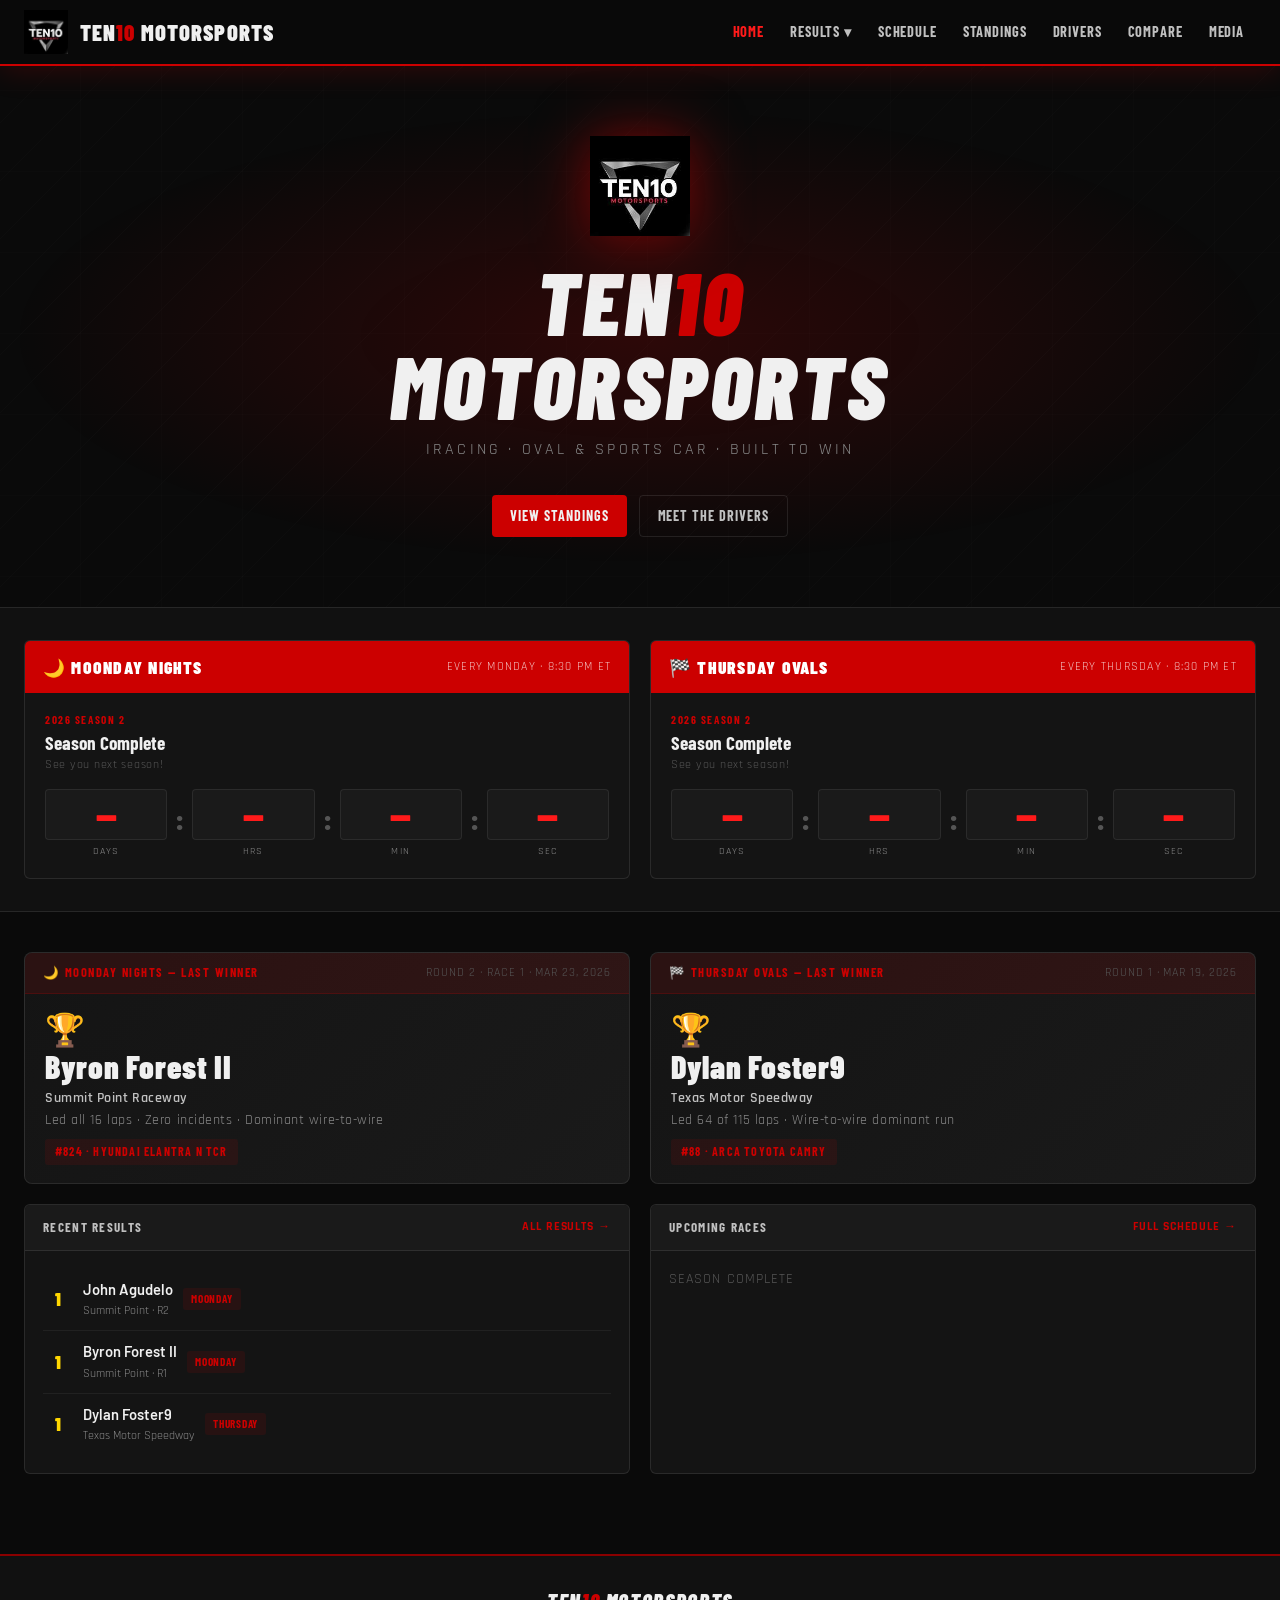
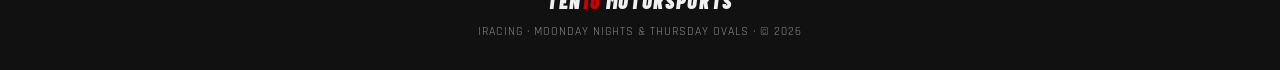
==== commit 793772c1: "Add files via upload" ====
--- a/index.html
+++ b/index.html
@@ -14,8 +14,6 @@
 .hero h1 span{color:#cc0000;}
 .hero-sub{font-family:'Rajdhani',sans-serif;font-size:1rem;letter-spacing:0.2em;text-transform:uppercase;color:#888;margin-bottom:32px;}
 .hero-ctas{display:flex;gap:12px;justify-content:center;flex-wrap:wrap;}
-
-/* COUNTDOWN */
 .cd-section{position:relative;z-index:1;background:#111;border-top:1px solid rgba(192,192,192,0.12);border-bottom:1px solid rgba(192,192,192,0.12);padding:32px 24px;}
 .cd-inner{max-width:1400px;margin:0 auto;display:grid;grid-template-columns:1fr 1fr;gap:20px;}
 .cd-card{background:#141414;border:1px solid rgba(192,192,192,0.12);border-radius:6px;overflow:hidden;transition:border-color 0.2s,box-shadow 0.2s;}
@@ -24,8 +22,9 @@
 .cd-head .sname{font-family:'Barlow Condensed',sans-serif;font-weight:900;font-size:1.1rem;letter-spacing:0.07em;text-transform:uppercase;color:#fff;}
 .cd-head .sday{font-family:'Rajdhani',sans-serif;font-size:0.78rem;letter-spacing:0.1em;text-transform:uppercase;color:rgba(255,255,255,0.75);}
 .cd-body{padding:18px 20px;}
-.cd-track{font-family:'Barlow Condensed',sans-serif;font-weight:700;font-size:1.2rem;color:#f0f0f0;margin-bottom:2px;}
-.cd-tracksub{font-family:'Rajdhani',sans-serif;font-size:0.78rem;letter-spacing:0.07em;text-transform:uppercase;color:#666;margin-bottom:14px;}
+.cd-round{font-family:'Barlow Condensed',sans-serif;font-weight:700;font-size:0.7rem;letter-spacing:0.14em;text-transform:uppercase;color:#cc0000;margin-bottom:3px;}
+.cd-track{font-family:'Barlow Condensed',sans-serif;font-weight:700;font-size:1.2rem;color:#f0f0f0;line-height:1.1;}
+.cd-tracksub{font-family:'Rajdhani',sans-serif;font-size:0.76rem;letter-spacing:0.06em;color:#555;margin-bottom:14px;margin-top:2px;}
 .cd-nums{display:flex;gap:8px;align-items:flex-start;}
 .cd-unit{text-align:center;flex:1;}
 .cd-val{font-family:'Barlow Condensed',sans-serif;font-weight:900;font-size:2.2rem;color:#ff1a1a;line-height:1;display:block;background:#1a1a1a;border-radius:4px;padding:7px 4px;border:1px solid rgba(192,192,192,0.1);}
@@ -34,12 +33,7 @@
 .live-badge{display:none;align-items:center;gap:6px;font-family:'Barlow Condensed',sans-serif;font-weight:700;font-size:0.9rem;letter-spacing:0.1em;text-transform:uppercase;color:#ff1a1a;margin-top:12px;}
 .live-dot{width:8px;height:8px;background:#ff1a1a;border-radius:50%;animation:blink 1s infinite;}
 @keyframes blink{0%,100%{opacity:1;}50%{opacity:0.2;}}
-
-/* HOME GRID */
 .home-grid{max-width:1400px;margin:0 auto;display:grid;grid-template-columns:1fr 1fr;gap:20px;padding:40px 24px 80px;position:relative;z-index:1;}
-.home-card-full{grid-column:1/-1;}
-
-/* LAST WINNER CARD */
 .winner-card{background:linear-gradient(135deg,#141414 0%,#1a1a1a 100%);border:1px solid rgba(192,192,192,0.12);border-radius:8px;overflow:hidden;}
 .winner-card-head{background:rgba(204,0,0,0.12);border-bottom:1px solid rgba(204,0,0,0.2);padding:10px 18px;display:flex;align-items:center;justify-content:space-between;}
 .winner-card-head .series-tag{font-family:'Barlow Condensed',sans-serif;font-weight:700;font-size:0.78rem;letter-spacing:0.12em;text-transform:uppercase;color:#cc0000;}
@@ -50,8 +44,6 @@
 .winner-detail{font-family:'Rajdhani',sans-serif;font-size:0.85rem;color:#888;margin-top:6px;letter-spacing:0.04em;line-height:1.6;}
 .winner-detail strong{color:#c0c0c0;font-weight:600;}
 .winner-car{display:inline-block;margin-top:8px;font-family:'Barlow Condensed',sans-serif;font-size:0.75rem;font-weight:700;letter-spacing:0.1em;text-transform:uppercase;color:#cc0000;background:rgba(204,0,0,0.1);padding:3px 10px;border-radius:3px;}
-
-/* RECENT RESULTS */
 .rr-row{display:flex;align-items:center;gap:10px;padding:9px 0;border-bottom:1px solid rgba(192,192,192,0.07);}
 .rr-row:last-child{border-bottom:none;}
 .rr-pos{font-family:'Barlow Condensed',sans-serif;font-weight:900;font-size:1.2rem;width:30px;text-align:center;}
@@ -59,8 +51,7 @@
 .rr-track{font-family:'Rajdhani',sans-serif;font-size:0.78rem;color:#888;}
 .rr-series-tag{font-family:'Barlow Condensed',sans-serif;font-size:0.7rem;font-weight:700;letter-spacing:0.07em;text-transform:uppercase;color:#cc0000;background:rgba(204,0,0,0.1);padding:2px 8px;border-radius:3px;flex-shrink:0;}
 .card-link{font-size:0.74rem;color:#cc0000;text-decoration:none;font-family:'Rajdhani',sans-serif;letter-spacing:0.08em;text-transform:uppercase;}
-
-@media(max-width:768px){.cd-inner,.home-grid{grid-template-columns:1fr;}.cd-inner{padding:0;}.home-grid{padding:24px 14px 60px;}}
+@media(max-width:768px){.cd-inner,.home-grid{grid-template-columns:1fr;}.home-grid{padding:24px 14px 60px;}}
 </style>
 </head>
 <body data-page="index">
@@ -78,19 +69,18 @@
   </div>
 </section>
 
-<!-- COUNTDOWN -->
+<!-- COUNTDOWN — auto-updates from SCHEDULE data below -->
 <section class="cd-section">
   <div class="cd-inner">
-    <!-- MOONDAY -->
     <div class="cd-card">
       <div class="cd-head">
         <span class="sname">🌙 Moonday Nights</span>
         <span class="sday">Every Monday · 8:30 PM ET</span>
       </div>
       <div class="cd-body">
-        <!-- UPDATE TRACK NAME EACH WEEK -->
-        <div class="cd-track">Summit Point Raceway</div>
-        <div class="cd-tracksub">Round 2 · Summit Point Raceway - Summit Point · 2026 S2</div>
+        <div class="cd-round" id="mn-round">Loading...</div>
+        <div class="cd-track" id="mn-track">—</div>
+        <div class="cd-tracksub" id="mn-sub">—</div>
         <div class="cd-nums" id="mn-display">
           <div class="cd-unit"><span class="cd-val" id="mn-d">--</span><div class="cd-lbl">Days</div></div>
           <div class="cd-sep">:</div>
@@ -103,16 +93,15 @@
         <div class="live-badge" id="mn-live"><div class="live-dot"></div>RACE IS LIVE NOW</div>
       </div>
     </div>
-    <!-- THURSDAY -->
     <div class="cd-card">
       <div class="cd-head">
         <span class="sname">🏁 Thursday Ovals</span>
         <span class="sday">Every Thursday · 8:30 PM ET</span>
       </div>
       <div class="cd-body">
-        <!-- UPDATE TRACK NAME EACH WEEK -->
-        <div class="cd-track">Southern National Motorsports Park</div>
-        <div class="cd-tracksub">Round 2 · Southern National Motorsports Park · 2026 S2</div>
+        <div class="cd-round" id="th-round">Loading...</div>
+        <div class="cd-track" id="th-track">—</div>
+        <div class="cd-tracksub" id="th-sub">—</div>
         <div class="cd-nums" id="th-display">
           <div class="cd-unit"><span class="cd-val" id="th-d">--</span><div class="cd-lbl">Days</div></div>
           <div class="cd-sep">:</div>
@@ -128,29 +117,26 @@
   </div>
 </section>
 
-<!-- MAIN CONTENT -->
 <div class="home-grid">
-
-  <!-- MOONDAY LAST WINNER -->
+  <!-- MOONDAY LAST WINNER — UPDATE EACH WEEK -->
   <div>
     <div class="winner-card">
       <div class="winner-card-head">
         <span class="series-tag">🌙 Moonday Nights — Last Winner</span>
-        <span class="round-tag">Round 1 · Race 2 · Mar 16, 2026</span>
+        <span class="round-tag">Round 2 · Race 1 · Mar 23, 2026</span>
       </div>
       <div class="winner-card-body">
         <div class="winner-trophy">🏆</div>
         <div class="winner-name">Byron Forest II</div>
         <div class="winner-detail">
-          <strong>Okayama International Circuit</strong><br>
-          Led 12 of 13 laps · Zero incidents · Race 2 winner
+          <strong>Summit Point Raceway</strong><br>
+          Led all 16 laps · Zero incidents · Dominant wire-to-wire
         </div>
         <span class="winner-car">#824 · Hyundai Elantra N TCR</span>
       </div>
     </div>
   </div>
-
-  <!-- THURSDAY LAST WINNER -->
+  <!-- THURSDAY LAST WINNER — UPDATE EACH WEEK -->
   <div>
     <div class="winner-card">
       <div class="winner-card-head">
@@ -173,41 +159,19 @@
   <div class="card">
     <div class="card-header">Recent Results <a href="results.html" class="card-link">All Results →</a></div>
     <div class="card-body">
-      <!-- UPDATE AFTER EACH RACE — copy/paste rows -->
-      <div class="rr-row">
-        <div class="rr-pos" style="color:#ffd700;">1</div>
-        <div><div class="rr-name">Dylan Foster9</div><div class="rr-track">Texas Motor Speedway · R1</div></div>
-        <span class="rr-series-tag">Thursday</span>
-      </div>
-      <div class="rr-row">
-        <div class="rr-pos" style="color:#ffd700;">1</div>
-        <div><div class="rr-name">Byron Forest II</div><div class="rr-track">Okayama Int'l Circuit · R2</div></div>
-        <span class="rr-series-tag">Moonday</span>
-      </div>
-      <div class="rr-row">
-        <div class="rr-pos" style="color:#ffd700;">1</div>
-        <div><div class="rr-name">John Agudelo</div><div class="rr-track">Okayama Int'l Circuit · R1</div></div>
-        <span class="rr-series-tag">Moonday</span>
-      </div>
-    </div>
-  </div>
-
-  <!-- UPCOMING -->
+      <div class="rr-row"><div class="rr-pos" style="color:#ffd700;">1</div><div><div class="rr-name">John Agudelo</div><div class="rr-track">Summit Point · R2</div></div><span class="rr-series-tag">Moonday</span></div>
+      <div class="rr-row"><div class="rr-pos" style="color:#ffd700;">1</div><div><div class="rr-name">Byron Forest II</div><div class="rr-track">Summit Point · R1</div></div><span class="rr-series-tag">Moonday</span></div>
+      <div class="rr-row"><div class="rr-pos" style="color:#ffd700;">1</div><div><div class="rr-name">Dylan Foster9</div><div class="rr-track">Texas Motor Speedway</div></div><span class="rr-series-tag">Thursday</span></div>
+    </div>
+  </div>
+
+  <!-- UPCOMING — auto-populated by JS below -->
   <div class="card">
     <div class="card-header">Upcoming Races <a href="schedule.html" class="card-link">Full Schedule →</a></div>
-    <div class="card-body">
-      <!-- UPDATE EACH WEEK -->
-      <div class="rr-row">
-        <div style="font-family:'Barlow Condensed',sans-serif;font-weight:700;font-size:0.78rem;color:#cc0000;text-align:center;min-width:44px;">MON<br><span style="font-size:1.3rem;color:#f0f0f0;">23</span><br><span style="font-size:0.65rem;color:#666;">MAR</span></div>
-        <div><div class="rr-name">Moonday Nights — Round 2</div><div class="rr-track">Summit Point Raceway · 8:30 PM ET</div></div>
-      </div>
-      <div class="rr-row">
-        <div style="font-family:'Barlow Condensed',sans-serif;font-weight:700;font-size:0.78rem;color:#cc0000;text-align:center;min-width:44px;">THU<br><span style="font-size:1.3rem;color:#f0f0f0;">26</span><br><span style="font-size:0.65rem;color:#666;">MAR</span></div>
-        <div><div class="rr-name">Thursday Ovals — Round 2</div><div class="rr-track">Southern National Motorsports Park · 8:30 PM ET</div></div>
-      </div>
-    </div>
-  </div>
-
+    <div class="card-body" id="upcomingRaces">
+      <div style="color:#555;font-family:'Rajdhani',sans-serif;font-size:0.85rem;letter-spacing:0.08em;text-transform:uppercase;">Loading schedule...</div>
+    </div>
+  </div>
 </div>
 
 <footer>
@@ -216,27 +180,144 @@
 </footer>
 
 <script>
-function nextRace(dow){
-  const now=new Date();
-  const et=new Date(now.toLocaleString('en-US',{timeZone:'America/New_York'}));
-  let diff=(dow-et.getDay()+7)%7;
-  if(diff===0){const mins=et.getHours()*60+et.getMinutes();if(mins>=20*60+30+90)diff=7;}
-  const t=new Date(et);t.setDate(et.getDate()+diff);t.setHours(20,30,0,0);
-  return t-et;
-}
-function fmt(ms,pre,liveId,dispId){
-  const live=document.getElementById(liveId);
-  const disp=document.getElementById(dispId);
-  if(ms<=0&&ms>-5400000){disp.style.display='none';live.style.display='flex';return;}
-  disp.style.display='flex';live.style.display='none';
-  const d=Math.floor(ms/86400000),h=Math.floor((ms%86400000)/3600000),m=Math.floor((ms%3600000)/60000),s=Math.floor((ms%60000)/1000);
-  document.getElementById(pre+'-d').textContent=String(d).padStart(2,'0');
-  document.getElementById(pre+'-h').textContent=String(h).padStart(2,'0');
-  document.getElementById(pre+'-m').textContent=String(m).padStart(2,'0');
-  document.getElementById(pre+'-s').textContent=String(s).padStart(2,'0');
-}
-function tick(){fmt(nextRace(1),'mn','mn-live','mn-display');fmt(nextRace(4),'th','th-live','th-display');}
-tick();setInterval(tick,1000);
+// ================================================================
+// FULL SEASON SCHEDULE — drives countdown track names + upcoming races
+// Dates are race night dates (Monday / Thursday) in ET
+// ================================================================
+const SCHEDULE = {
+  moonday: [
+    {round:1,  date:"2026-03-16", track:"Okayama International Circuit",    sub:"Full Course · TCR"},
+    {round:2,  date:"2026-03-23", track:"Summit Point Raceway",              sub:"Summit Point Raceway · TCR"},
+    {round:3,  date:"2026-03-30", track:"Hockenheimring",                    sub:"Grand Prix · TCR"},
+    {round:4,  date:"2026-04-06", track:"Road America",                      sub:"Full Course · TCR"},
+    {round:5,  date:"2026-04-13", track:"Sebring International Raceway",     sub:"International · TCR"},
+    {round:6,  date:"2026-04-20", track:"Motorsport Arena Oschersleben",     sub:"Grand Prix · TCR"},
+    {round:7,  date:"2026-04-27", track:"Winton Motor Raceway",              sub:"National Circuit · TCR"},
+    {round:8,  date:"2026-05-04", track:"Long Beach Street Circuit",         sub:"Street Circuit · TCR"},
+    {round:9,  date:"2026-05-11", track:"Circuit Zolder",                    sub:"Grand Prix · TCR"},
+    {round:10, date:"2026-05-18", track:"Phoenix Raceway",                   sub:"Road Course · TCR"},
+    {round:11, date:"2026-05-25", track:"Rudskogen Motorsenter",             sub:"Rudskogen · TCR"},
+    {round:12, date:"2026-06-01", track:"Road Atlanta",                      sub:"Full Course · TCR"},
+  ],
+  thursday: [
+    {round:1,  date:"2026-03-19", track:"Texas Motor Speedway",              sub:"Oval · ARCA"},
+    {round:2,  date:"2026-03-26", track:"Southern National Motorsports Park",sub:"Oval · ARCA"},
+    {round:3,  date:"2026-04-02", track:"Pocono Raceway",                    sub:"Oval · ARCA"},
+    {round:4,  date:"2026-04-09", track:"Charlotte Motor Speedway",          sub:"Oval · ARCA"},
+    {round:5,  date:"2026-04-16", track:"Concord Speedway",                  sub:"Oval · ARCA"},
+    {round:6,  date:"2026-04-23", track:"Michigan International Speedway",   sub:"Oval · ARCA"},
+    {round:7,  date:"2026-04-30", track:"Kentucky Speedway",                 sub:"Oval · ARCA"},
+    {round:8,  date:"2026-05-07", track:"Thompson Speedway",                 sub:"Oval · ARCA"},
+    {round:9,  date:"2026-05-14", track:"Daytona International Speedway",    sub:"Oval · ARCA"},
+    {round:10, date:"2026-05-21", track:"Phoenix Raceway",                   sub:"Oval · ARCA"},
+    {round:11, date:"2026-05-28", track:"Indianapolis Motor Speedway",       sub:"NASCAR Oval · ARCA"},
+    {round:12, date:"2026-06-04", track:"USA International Speedway",        sub:"Asphalt Oval · ARCA"},
+  ]
+};
+
+// Get next race from schedule (returns race object or null if season over)
+function getNextRace(series) {
+  const now = new Date();
+  const etNow = new Date(now.toLocaleString('en-US', {timeZone:'America/New_York'}));
+  for (const race of SCHEDULE[series]) {
+    const [y,mo,d] = race.date.split('-').map(Number);
+    const raceDate = new Date(y, mo-1, d, 20, 30, 0); // 8:30 PM ET
+    // Consider race "passed" 90 min after start
+    if ((etNow - raceDate) < 90*60*1000) return race;
+  }
+  return null; // season over
+}
+
+function msUntilRace(series) {
+  const next = getNextRace(series);
+  if (!next) return -1;
+  const etNow = new Date(new Date().toLocaleString('en-US',{timeZone:'America/New_York'}));
+  const [y,mo,d] = next.date.split('-').map(Number);
+  const raceDate = new Date(y, mo-1, d, 20, 30, 0);
+  return raceDate - etNow;
+}
+
+function updateCountdown(series, prefix) {
+  const next = getNextRace(series);
+  const roundEl  = document.getElementById(prefix+'-round');
+  const trackEl  = document.getElementById(prefix+'-track');
+  const subEl    = document.getElementById(prefix+'-sub');
+  const disp     = document.getElementById(prefix+'-display');
+  const liveEl   = document.getElementById(prefix+'-live');
+
+  if (!next) {
+    if (roundEl) roundEl.textContent = '2026 Season 2';
+    if (trackEl) trackEl.textContent = 'Season Complete';
+    if (subEl)   subEl.textContent   = 'See you next season!';
+    return;
+  }
+
+  if (roundEl) roundEl.textContent = `Round ${next.round} · 2026 Season 2`;
+  if (trackEl) trackEl.textContent = next.track;
+  if (subEl)   subEl.textContent   = next.sub;
+
+  const ms = msUntilRace(series);
+  if (ms <= 0 && ms > -5400000) {
+    disp.style.display = 'none';
+    liveEl.style.display = 'flex';
+    return;
+  }
+  disp.style.display = 'flex';
+  liveEl.style.display = 'none';
+  const dd = Math.floor(ms/86400000);
+  const hh = Math.floor((ms%86400000)/3600000);
+  const mm = Math.floor((ms%3600000)/60000);
+  const ss = Math.floor((ms%60000)/1000);
+  document.getElementById(prefix+'-d').textContent = String(dd).padStart(2,'0');
+  document.getElementById(prefix+'-h').textContent = String(hh).padStart(2,'0');
+  document.getElementById(prefix+'-m').textContent = String(mm).padStart(2,'0');
+  document.getElementById(prefix+'-s').textContent = String(ss).padStart(2,'0');
+}
+
+// Build upcoming races section
+function buildUpcoming() {
+  const DOW = ['Sun','Mon','Tue','Wed','Thu','Fri','Sat'];
+  const MON = ['Jan','Feb','Mar','Apr','May','Jun','Jul','Aug','Sep','Oct','Nov','Dec'];
+  const etNow = new Date(new Date().toLocaleString('en-US',{timeZone:'America/New_York'}));
+  const upcoming = [];
+
+  for (const series of ['moonday','thursday']) {
+    for (const race of SCHEDULE[series]) {
+      const [y,mo,d] = race.date.split('-').map(Number);
+      const rd = new Date(y, mo-1, d, 20, 30, 0);
+      if ((rd - etNow) > -5400000 && upcoming.length < 4) {
+        upcoming.push({...race, series, dateObj:rd, month:MON[mo-1], day:d, dow:DOW[rd.getDay()]});
+      }
+    }
+  }
+
+  // Sort by date
+  upcoming.sort((a,b) => a.dateObj - b.dateObj);
+  const next4 = upcoming.slice(0,4);
+
+  const container = document.getElementById('upcomingRaces');
+  if (!next4.length) { container.innerHTML = '<div style="color:#555;font-family:\'Rajdhani\',sans-serif;font-size:0.85rem;text-transform:uppercase;letter-spacing:0.08em;">Season complete</div>'; return; }
+
+  container.innerHTML = next4.map(r => `
+    <div class="rr-row">
+      <div style="font-family:'Barlow Condensed',sans-serif;font-weight:700;font-size:0.75rem;color:#cc0000;text-align:center;min-width:44px;line-height:1.2;">
+        ${r.dow}<br><span style="font-size:1.3rem;color:#f0f0f0;">${r.day}</span><br><span style="font-size:0.65rem;color:#666;">${r.month}</span>
+      </div>
+      <div style="flex:1;">
+        <div style="font-weight:600;font-size:0.9rem;">${r.series==='moonday'?'🌙':'🏁'} Round ${r.round} — ${r.track}</div>
+        <div style="font-family:'Rajdhani',sans-serif;font-size:0.78rem;color:#888;">${r.series==='moonday'?'Moonday Nights':'Thursday Ovals'} · 8:30 PM ET</div>
+      </div>
+    </div>`).join('');
+}
+
+function tick() {
+  updateCountdown('moonday','mn');
+  updateCountdown('thursday','th');
+}
+
+tick();
+setInterval(tick, 1000);
+buildUpcoming();
 </script>
 <script>document.querySelectorAll(".yr").forEach(function(e){e.textContent=new Date().getFullYear();});</script>
 </body>
